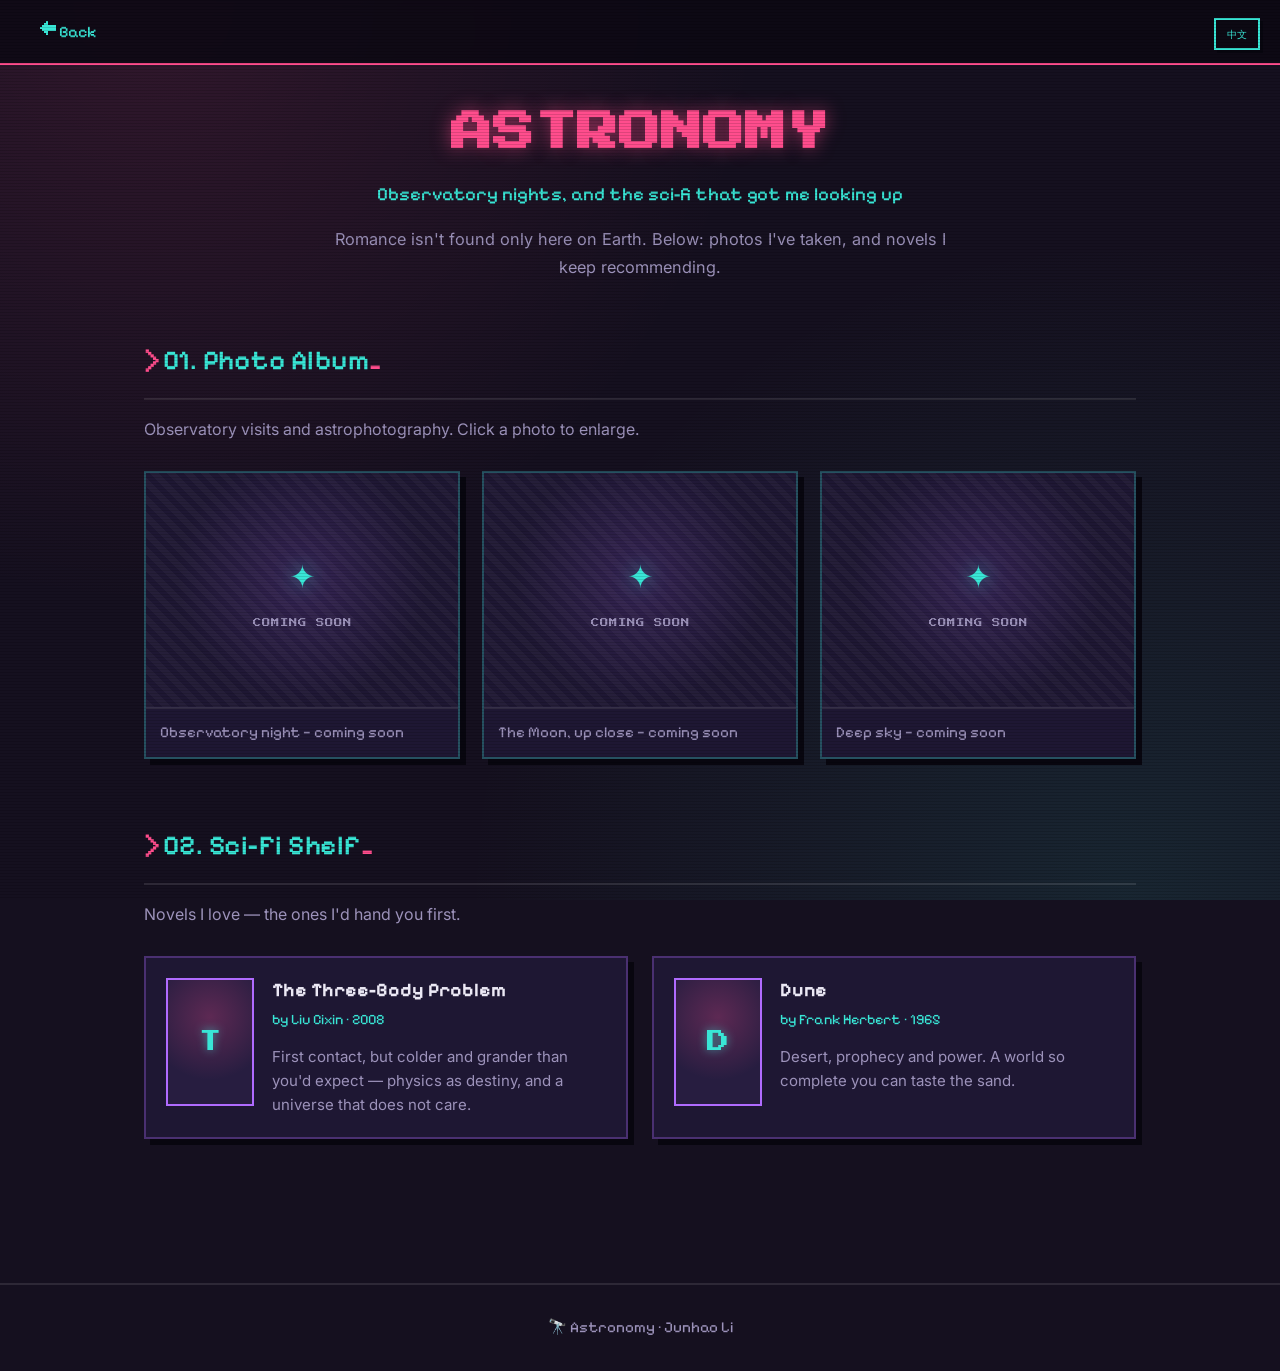
==== astronomy/index.html @ 33a2ece7 "Rewrite About copy, add Astronomy page, and wire live demo link - Rewrite the "About Me" section (EN" ====
<!DOCTYPE html>
<html lang="en">
<head>
    <meta charset="UTF-8">
    <meta name="viewport" content="width=device-width, initial-scale=1.0">
    <title>Astronomy | Junhao Li</title>
    <meta name="description" content="Astronomy — observatory nights, astrophotography, and sci-fi novel recommendations from Junhao Li's portfolio.">

    <link rel="icon" type="image/svg+xml" href="../assets/favicon.svg">
    <link rel="stylesheet" href="../css/style.css">
    <link rel="stylesheet" href="../css/astronomy.css">
    <link href="https://fonts.googleapis.com/css2?family=Inter:wght@400;600;700&family=Pixelify+Sans:wght@400;500;600;700&family=Press+Start+2P&display=swap" rel="stylesheet">
</head>
<body class="astro-body">

    <button id="lang-toggle" class="lang-toggle" type="button" aria-label="Switch language">中文</button>

    <nav class="navbar astro-nav">
        <a class="astro-back" href="../index.html#beyond" data-t="back">← Back</a>
    </nav>

    <main class="astro-main">
        <header class="astro-header">
            <h1 class="astro-title" data-t="title">ASTRONOMY</h1>
            <p class="astro-sub" data-t="sub">Observatory nights, and the sci-fi that got me looking up</p>
            <p class="astro-intro" data-t="intro">Romance isn't found only here on Earth. Below: photos I've taken, and novels I keep recommending.</p>
        </header>

        <!-- 01. Photo Album -->
        <section class="astro-section">
            <h2 class="section-title" data-t="galleryTitle">01. Photo Album</h2>
            <p class="astro-section-intro" data-t="galleryIntro">Observatory visits and astrophotography. Click a photo to enlarge.</p>
            <div id="photo-grid" class="photo-grid"></div>
        </section>

        <!-- 02. Sci-Fi Shelf -->
        <section class="astro-section">
            <h2 class="section-title" data-t="booksTitle">02. Sci-Fi Shelf</h2>
            <p class="astro-section-intro" data-t="booksIntro">Novels I love — the ones I'd hand you first.</p>
            <div id="book-grid" class="book-grid"></div>
        </section>
    </main>

    <footer class="astro-footer">
        <p>🔭 Astronomy · Junhao Li</p>
    </footer>

    <!-- Lightbox for enlarged photos -->
    <div id="lightbox" class="lightbox" hidden>
        <button type="button" class="lightbox-close" aria-label="Close">✕</button>
        <figure class="lightbox-figure">
            <img id="lightbox-img" src="" alt="">
            <figcaption id="lightbox-cap" class="lightbox-cap"></figcaption>
        </figure>
    </div>

    <script src="../js/astronomy.js"></script>
</body>
</html>
---- css/style.css ----
/* =========================================
   VA-11 HALL-A inspired theme — "Glitch City terminal"
   Cyberpunk pixel/CRT look, but body copy stays a clean,
   high-contrast sans so it's always readable.
   ========================================= */

/* =========================================
   1. Global Variables & Color Theme
   ========================================= */
:root {
    /* Night-bar purples (deep, not pitch black) */
    --bg-color: #15101f;     /* the bar's dark interior */
    --bg-deep: #0c0913;      /* deepest shade — text on neon bars */
    --card-bg: #1e1733;      /* panel / window surface */
    --card-bg-2: #271d40;    /* inputs, raised bits */

    /* Text: soft lavender-white main, dimmed lavender secondary */
    --text-main: #ece9f5;
    --text-muted: #9c92ba;

    /* Neon two-tone — the VA-11 Hall-A signature */
    --pink: #ff4d8d;         /* primary neon (magenta) */
    --cyan: #39e6d6;         /* secondary neon (teal) */
    --purple: #b06bff;       /* tertiary, used sparingly */
    --yellow: #ffd24a;       /* tiny warm highlight (a drink's garnish) */

    --border: rgba(255, 255, 255, 0.1);
    --shadow: #08060f;       /* hard pixel drop-shadow */

    /* Fonts: chunky pixel for chrome, readable pixel for headings, clean sans for reading */
    --font-pixel: 'Press Start 2P', monospace;        /* short labels only */
    --font-head: 'Pixelify Sans', 'Press Start 2P', sans-serif;
    --font-main: 'Inter', sans-serif;                  /* all paragraphs */
    --font-code: 'Pixelify Sans', monospace;
}

/* Chinese: pixel fonts have no CJK glyphs — fall back to clean CJK faces.
   Readability wins; the pixel feeling is carried by color + CRT + layout. */
html[lang="zh"] {
    --font-pixel: 'Press Start 2P', "PingFang SC", "Microsoft YaHei", "Noto Sans SC", sans-serif;
    --font-head: 'Pixelify Sans', "PingFang SC", "Microsoft YaHei", "Noto Sans SC", sans-serif;
    --font-main: 'Inter', "PingFang SC", "Microsoft YaHei", "Hiragino Sans GB", "Noto Sans SC", sans-serif;
    --font-code: "PingFang SC", "Microsoft YaHei", "Noto Sans SC", sans-serif;
}

* {
    margin: 0;
    padding: 0;
    box-sizing: border-box;
}

body {
    color: var(--text-main);
    font-family: var(--font-main);
    line-height: 1.7;
    background-color: var(--bg-color);
    /* Ambient neon glows in the corners + a soft vignette = "this is a screen" */
    background-image:
        radial-gradient(circle at 12% 0%, rgba(255, 77, 141, 0.12), transparent 42%),
        radial-gradient(circle at 88% 100%, rgba(57, 230, 214, 0.10), transparent 46%),
        radial-gradient(125% 125% at 50% 50%, transparent 58%, rgba(0, 0, 0, 0.55) 100%);
    background-attachment: fixed;
}

/* CRT scanlines — drawn on top of everything but never intercept clicks.
   Kept faint (1px line every 3px) so text underneath stays crisp. */
body::after {
    content: "";
    position: fixed;
    inset: 0;
    pointer-events: none;
    z-index: 9999;
    background: repeating-linear-gradient(
        to bottom,
        rgba(0, 0, 0, 0.13) 0px,
        rgba(0, 0, 0, 0.13) 1px,
        transparent 1px,
        transparent 3px
    );
}

a {
    text-decoration: none;
    color: inherit;
    transition: 0.15s;
}

/* Visible keyboard focus */
a:focus-visible,
button:focus-visible,
input:focus-visible,
textarea:focus-visible {
    outline: 2px solid var(--cyan);
    outline-offset: 3px;
}

ul {
    list-style: none;
}

/* Bold keywords lift toward the neon pink so they read as highlights */
strong {
    color: var(--pink);
    font-weight: 700;
}

@keyframes blink {
    0%, 49% { opacity: 1; }
    50%, 100% { opacity: 0; }
}

/* Fixed top-right language toggle — a little pixel button */
.lang-toggle {
    position: fixed;
    top: 18px;
    right: 20px;
    z-index: 200;
    background-color: var(--bg-deep);
    border: 2px solid var(--cyan);
    color: var(--cyan);
    font-family: var(--font-pixel);
    font-size: 0.6rem;
    line-height: 1;
    padding: 9px 11px;
    cursor: pointer;
    box-shadow: 3px 3px 0 var(--shadow);
    transition: 0.12s;
}

.lang-toggle:hover {
    background-color: var(--cyan);
    color: var(--bg-deep);
    transform: translate(1px, 1px);
    box-shadow: 2px 2px 0 var(--shadow);
}

/* =========================================
   2. Utility Classes
   ========================================= */
.container {
    max-width: 1040px;
    margin: 0 auto;
    padding: 0 24px;
}

.section {
    padding: 80px 0;
}

/* Section title as a terminal prompt:  > 01. About Me _ */
.section-title {
    font-family: var(--font-head);
    font-weight: 600;
    font-size: 1.7rem;
    letter-spacing: 0.5px;
    color: var(--cyan);
    margin-bottom: 38px;
    padding-bottom: 14px;
    display: flex;
    align-items: baseline;
    border-bottom: 2px solid var(--border);
}

.section-title::before {
    content: "> ";
    color: var(--pink);
    margin-right: 2px;
}

.section-title::after {
    content: "_";
    color: var(--pink);
    animation: blink 1.1s steps(1) infinite;
}

/* =========================================
   3. Navigation Bar (terminal top bar)
   ========================================= */
.navbar {
    display: flex;
    justify-content: flex-end;
    align-items: center;
    padding: 18px 92px 18px 40px; /* right padding clears the language toggle */
    background-color: rgba(12, 9, 19, 0.85);
    backdrop-filter: blur(8px);
    position: sticky;
    top: 0;
    z-index: 100;
    border-bottom: 2px solid var(--pink);
}

.nav-links {
    display: flex;
    gap: 26px;
    flex-wrap: wrap;
    justify-content: center;
}

.nav-links a {
    font-family: var(--font-head);
    font-weight: 500;
    font-size: 1rem;
    letter-spacing: 0.5px;
    color: var(--text-muted);
}

.nav-links a:hover {
    color: var(--cyan);
    text-shadow: 0 0 8px rgba(57, 230, 214, 0.7);
}

/* The tarot link is a special feature — make it glow pink */
.nav-links a.nav-tarot {
    color: var(--pink);
}

.nav-links a.nav-tarot:hover {
    color: var(--pink);
    text-shadow: 0 0 10px rgba(255, 77, 141, 0.8);
}

/* =========================================
   4. Hero Section
   ========================================= */
.hero {
    min-height: 88vh;
    display: flex;
    align-items: center;
}

.hero-grid {
    display: grid;
    grid-template-columns: 1.2fr 1fr;
    gap: 4rem;
    align-items: center;
    width: 100%;
    padding-top: 40px;
}

.hero-text {
    text-align: left;
}

/* Eyebrow tag with a blinking "online" square */
.small-role {
    font-family: var(--font-pixel);
    color: var(--cyan);
    font-size: 0.62rem;
    line-height: 1.8;
    border: 2px solid rgba(57, 230, 214, 0.5);
    background-color: rgba(57, 230, 214, 0.07);
    display: inline-block;
    padding: 9px 14px;
    margin-bottom: 1.8rem;
}

.small-role::before {
    content: "\25A0";   /* ■ */
    color: var(--pink);
    margin-right: 8px;
    animation: blink 1.4s steps(1) infinite;
}

/* Big pixel title. Press Start 2P is large, so size down + extra leading. */
.hero-title-large {
    font-family: var(--font-pixel);
    font-size: clamp(1.7rem, 4.5vw, 3rem);
    line-height: 1.35;
    margin-bottom: 1.8rem;
    color: var(--pink);
    text-shadow: 0 0 16px rgba(255, 77, 141, 0.55);
    word-break: break-word;
}

.hero-title-large .outline-text {
    display: inline-block;
    margin-bottom: 0.5em;
    color: transparent;
    -webkit-text-stroke: 1.5px var(--cyan);
    text-shadow: none;
}

.subtitle {
    font-family: var(--font-main);
    font-size: 1.1rem;
    line-height: 1.75;
    color: var(--text-muted);
    margin-bottom: 34px;
    max-width: 520px;
}

/* Hero portrait framed like a VA-11 character card */
.hero-image-container {
    display: flex;
    justify-content: center;
    align-items: center;
    position: relative;
}

.image-frame {
    position: relative;
    z-index: 1;
    padding: 8px;
    background-color: var(--card-bg);
    border: 2px solid var(--pink);
    box-shadow: 8px 8px 0 var(--shadow);
}

/* top "window" label bar */
.image-frame::before {
    content: "ID_CARD.PNG";
    position: absolute;
    top: -2px;
    left: -2px;
    right: -2px;
    transform: translateY(-100%);
    background-color: var(--cyan);
    color: var(--bg-deep);
    font-family: var(--font-pixel);
    font-size: 0.52rem;
    letter-spacing: 0.5px;
    padding: 7px 10px;
}

/* bottom nameplate bar */
.image-frame::after {
    content: "JUNHAO_LI \2022 CV";
    position: absolute;
    left: -2px;
    right: -2px;
    bottom: -2px;
    transform: translateY(100%);
    background-color: var(--pink);
    color: var(--bg-deep);
    font-family: var(--font-pixel);
    font-size: 0.52rem;
    letter-spacing: 0.5px;
    padding: 7px 10px;
    text-align: right;
}

.profile-photo {
    width: 100%;
    max-width: 380px;
    height: auto;
    display: block;
    filter: saturate(1.1) contrast(1.05);
}

/* glow behind the portrait */
.hero-image-container::after {
    content: "";
    position: absolute;
    width: 70%;
    height: 70%;
    background: radial-gradient(circle, var(--pink) 0%, var(--cyan) 90%);
    filter: blur(80px);
    opacity: 0.22;
    z-index: 0;
}

/* Pixel buttons — chunky border + hard offset shadow that "presses in" */
.btn {
    padding: 13px 22px;
    font-family: var(--font-pixel);
    font-size: 0.66rem;
    line-height: 1.4;
    margin-right: 16px;
    margin-bottom: 12px;
    border: 2px solid var(--pink);
    display: inline-block;
    box-shadow: 4px 4px 0 var(--shadow);
    transition: 0.12s;
}

.btn.primary {
    background-color: var(--pink);
    color: var(--bg-deep);
}

.btn.secondary {
    background-color: transparent;
    border-color: var(--cyan);
    color: var(--cyan);
}

.btn:hover {
    transform: translate(2px, 2px);
    box-shadow: 2px 2px 0 var(--shadow);
}

.btn.secondary:hover {
    background-color: var(--cyan);
    color: var(--bg-deep);
}

/* =========================================
   5. About Section
   ========================================= */
.about-content {
    font-size: 1.08rem;
    color: var(--text-muted);
    max-width: 720px;
}

.about-content p {
    margin-bottom: 18px;
}

/* Small inline "jump" chip (e.g. the buy-me-a-drink → Contact link).
   Sits inline with the paragraph but stays visually light so it never
   breaks the reading flow. */
.inline-jump {
    display: inline-block;
    font-family: var(--font-pixel);
    font-size: 0.5rem;
    line-height: 1;
    color: var(--cyan);
    border: 1px solid var(--cyan);
    padding: 4px 7px;
    margin: 0 5px;
    vertical-align: middle;
    white-space: nowrap;
    box-shadow: 2px 2px 0 var(--shadow);
    transition: 0.12s;
}

.inline-jump:hover {
    background-color: var(--cyan);
    color: var(--bg-deep);
    transform: translate(1px, 1px);
    box-shadow: 1px 1px 0 var(--shadow);
}

.skills-list {
    display: grid;
    grid-template-columns: repeat(2, minmax(150px, 220px));
    gap: 12px;
    margin-top: 24px;
    font-family: var(--font-head);
    font-weight: 500;
    font-size: 1.05rem;
    color: var(--text-main);
}

.skills-list li::before {
    content: "\25AA";  /* ▪ */
    color: var(--cyan);
    margin-right: 10px;
}

/* =========================================
   6. Projects Section (pixel windows)
   ========================================= */
.projects-grid {
    display: grid;
    grid-template-columns: repeat(auto-fit, minmax(300px, 1fr));
    gap: 26px;
}

.project-card {
    background-color: var(--card-bg);
    padding: 26px;
    border: 2px solid rgba(57, 230, 214, 0.28);
    box-shadow: 6px 6px 0 var(--shadow);
    transition: transform 0.12s, border-color 0.12s, box-shadow 0.12s;
}

.project-card:hover {
    transform: translate(-3px, -3px);
    border-color: var(--cyan);
    box-shadow: 9px 9px 0 var(--shadow);
}

/* h3 becomes the window's title bar (it's the card's first child) */
.project-card h3 {
    font-family: var(--font-head);
    font-weight: 600;
    font-size: 1.15rem;
    line-height: 1.25;
    color: var(--bg-deep);
    background-color: var(--cyan);
    margin: -26px -26px 20px;
    padding: 12px 16px;
}

.project-desc {
    font-size: 0.98rem;
    color: var(--text-muted);
    margin-bottom: 22px;
}

.project-tech {
    display: flex;
    flex-wrap: wrap;
    gap: 8px;
    margin-bottom: 18px;
}

.project-tech span {
    font-family: var(--font-pixel);
    font-size: 0.52rem;
    line-height: 1.4;
    color: var(--cyan);
    border: 1px solid rgba(57, 230, 214, 0.45);
    padding: 6px 8px;
}

.project-links {
    display: flex;
    flex-direction: column;
    align-items: flex-start;
    gap: 8px;
}

.project-links a {
    font-family: var(--font-head);
    font-weight: 500;
    font-size: 1rem;
    color: var(--pink);
    border-bottom: 2px solid transparent;
}

.project-links a:hover {
    border-bottom-color: var(--pink);
    text-shadow: 0 0 8px rgba(255, 77, 141, 0.6);
}

/* =========================================
   6b. Beyond Code (Interests) Section
   ========================================= */
.interests-grid {
    display: grid;
    grid-template-columns: repeat(auto-fit, minmax(220px, 1fr));
    gap: 26px;
}

.interest-card {
    position: relative;
    background-color: var(--card-bg);
    padding: 28px 24px 24px;
    border: 2px solid rgba(176, 107, 255, 0.3);
    box-shadow: 6px 6px 0 var(--shadow);
    transition: transform 0.12s, border-color 0.12s, box-shadow 0.12s;
}

/* thin neon strip across the top of each interest window */
.interest-card::before {
    content: "";
    position: absolute;
    top: 0;
    left: 0;
    right: 0;
    height: 4px;
    background: linear-gradient(90deg, var(--pink), var(--purple), var(--cyan));
}

.interest-card:hover {
    transform: translate(-3px, -3px);
    border-color: var(--purple);
    box-shadow: 9px 9px 0 var(--shadow);
}

.interest-icon {
    font-size: 2rem;
    display: block;
    margin-bottom: 14px;
    line-height: 1;
}

.interest-card h3 {
    font-family: var(--font-head);
    font-weight: 600;
    font-size: 1.15rem;
    color: var(--purple);
    margin-bottom: 10px;
}

.interest-card p {
    font-size: 0.96rem;
    color: var(--text-muted);
}

/* "Explore →" link at the bottom of an interest card that has its own page */
.interest-more {
    display: inline-block;
    margin-top: 14px;
    font-family: var(--font-head);
    font-weight: 500;
    font-size: 0.98rem;
    color: var(--cyan);
    border-bottom: 2px solid transparent;
}

.interest-more:hover {
    border-bottom-color: var(--cyan);
    text-shadow: 0 0 8px rgba(57, 230, 214, 0.6);
}

/* =========================================
   7. Contact Section (centered terminal)
   ========================================= */
#contact {
    text-align: center;
    padding: 110px 0;
    margin-bottom: 40px;
}

.contact-title {
    font-family: var(--font-head);
    font-weight: 700;
    font-size: clamp(2.2rem, 6vw, 3.4rem);
    letter-spacing: 0.5px;
    margin-bottom: 22px;
    color: var(--pink);
    text-shadow: 0 0 16px rgba(255, 77, 141, 0.45);
}

.contact-text {
    max-width: 600px;
    margin: 0 auto 48px auto;
    color: var(--text-muted);
    font-size: 1.08rem;
    line-height: 1.8;
}

/* Contact form */
.contact-form {
    max-width: 540px;
    margin: 0 auto 36px auto;
    display: flex;
    flex-direction: column;
    gap: 16px;
    text-align: left;
}

.contact-form input[type="text"],
.contact-form input[type="email"],
.contact-form textarea {
    width: 100%;
    background-color: var(--card-bg-2);
    border: 2px solid var(--border);
    padding: 13px 15px;
    color: var(--text-main);
    font-family: var(--font-main);
    font-size: 0.98rem;
    resize: vertical;
    transition: border-color 0.15s, box-shadow 0.15s;
}

.contact-form input:focus,
.contact-form textarea:focus {
    outline: none;
    border-color: var(--pink);
    box-shadow: 0 0 0 1px var(--pink);
}

.contact-form input::placeholder,
.contact-form textarea::placeholder {
    color: var(--text-muted);
}

.contact-form .big-btn {
    align-self: center;
    cursor: pointer;
    margin-right: 0;
}

.form-status {
    min-height: 1.4em;
    text-align: center;
    font-family: var(--font-head);
    font-weight: 500;
    font-size: 1rem;
}

.form-status.success {
    color: var(--cyan);
}

.form-status.error {
    color: #ff6b6b;
}

.big-btn {
    padding: 16px 34px;
    font-size: 0.74rem;
    margin-top: 12px;
}

.contact-info {
    font-family: var(--font-head);
    font-size: 1.05rem;
    color: var(--text-muted);
}

.contact-info a {
    color: var(--cyan);
}

.contact-info a:hover {
    text-shadow: 0 0 8px rgba(57, 230, 214, 0.6);
}

/* =========================================
   8. Footer
   ========================================= */
footer {
    text-align: center;
    padding: 36px 24px;
    color: var(--text-muted);
    font-family: var(--font-head);
    font-size: 0.95rem;
    border-top: 2px solid var(--border);
}

/* =========================================
   9. Mobile Responsiveness
   ========================================= */
@media (max-width: 900px) {
    .hero-grid {
        grid-template-columns: 1fr;
        text-align: center;
        gap: 3.5rem;
    }

    .hero-text {
        order: 2;
        display: flex;
        flex-direction: column;
        align-items: center;
        text-align: center;
    }

    .hero-image-container {
        order: 1;
        margin-top: 24px;  /* room for the top label bar */
    }

    /* .hero-title-large and .contact-title scale fluidly via clamp() */

    .image-frame {
        max-width: 75%;
    }

    .navbar {
        justify-content: center;
        padding: 18px 20px;
    }
}

/* =========================================
   10. Reduced motion — kill blinks & transitions
   ========================================= */
@media (prefers-reduced-motion: reduce) {
    *,
    *::before,
    *::after {
        animation-duration: 0.01ms !important;
        animation-iteration-count: 1 !important;
        transition-duration: 0.01ms !important;
        scroll-behavior: auto !important;
    }
}
---- css/astronomy.css ----
/* =========================================
   Astronomy — page styles
   Inherits the VA-11 Hall-A theme variables from style.css.
   ========================================= */

.astro-body {
    min-height: 100vh;
}

/* ---- Top bar (back link only) ---- */
.astro-nav {
    justify-content: flex-start;
    padding: 18px 40px;
}

.astro-back {
    font-family: var(--font-head);
    font-weight: 500;
    font-size: 1rem;
    color: var(--cyan);
}

.astro-back:hover {
    text-shadow: 0 0 8px rgba(57, 230, 214, 0.7);
}

.astro-main {
    max-width: 1040px;
    margin: 0 auto;
    padding: 40px 24px 80px;
}

/* ---- Header ---- */
.astro-header {
    text-align: center;
    margin-bottom: 56px;
}

.astro-title {
    font-family: var(--font-pixel);
    font-size: clamp(1.5rem, 4.5vw, 2.6rem);
    line-height: 1.3;
    color: var(--pink);
    text-shadow: 0 0 18px rgba(255, 77, 141, 0.55);
    margin-bottom: 20px;
}

.astro-sub {
    font-family: var(--font-head);
    font-weight: 500;
    font-size: 1.15rem;
    color: var(--cyan);
    margin-bottom: 14px;
}

.astro-intro {
    font-family: var(--font-main);
    font-size: 1.02rem;
    line-height: 1.75;
    color: var(--text-muted);
    max-width: 620px;
    margin: 0 auto;
}

/* ---- Sections ---- */
.astro-section {
    margin-bottom: 64px;
}

.astro-section-intro {
    font-family: var(--font-main);
    font-size: 1rem;
    line-height: 1.7;
    color: var(--text-muted);
    margin: -22px 0 28px;
}

/* =========================================
   01. Photo album
   ========================================= */
.photo-grid {
    display: grid;
    grid-template-columns: repeat(auto-fill, minmax(240px, 1fr));
    gap: 22px;
}

/* Each tile is a pixel-framed window, echoing the hero ID card. */
.photo-tile {
    margin: 0;
    background-color: var(--card-bg);
    border: 2px solid rgba(57, 230, 214, 0.28);
    box-shadow: 6px 6px 0 var(--shadow);
    transition: transform 0.12s, border-color 0.12s, box-shadow 0.12s;
}

.photo-tile:hover {
    transform: translate(-3px, -3px);
    border-color: var(--cyan);
    box-shadow: 9px 9px 0 var(--shadow);
}

.photo-btn {
    display: block;
    width: 100%;
    padding: 0;
    border: 0;
    background: none;
    cursor: pointer;
    line-height: 0;
}

.photo-btn img {
    width: 100%;
    aspect-ratio: 4 / 3;
    object-fit: cover;
    display: block;
    filter: saturate(1.08) contrast(1.03);
}

/* Placeholder tile (no image yet) */
.photo-placeholder {
    display: flex;
    flex-direction: column;
    align-items: center;
    justify-content: center;
    gap: 12px;
    aspect-ratio: 4 / 3;
    background-image:
        radial-gradient(circle at 50% 45%, rgba(176, 107, 255, 0.16), transparent 62%),
        repeating-linear-gradient(45deg, rgba(255, 255, 255, 0.03) 0 6px, transparent 6px 12px);
}

.photo-star {
    font-size: 2rem;
    color: var(--cyan);
    filter: drop-shadow(0 0 10px rgba(57, 230, 214, 0.6));
}

.photo-soon {
    font-family: var(--font-pixel);
    font-size: 0.52rem;
    letter-spacing: 1px;
    color: var(--text-muted);
}

.photo-cap {
    font-family: var(--font-head);
    font-size: 0.95rem;
    color: var(--text-muted);
    padding: 11px 14px;
    border-top: 2px solid var(--border);
}

/* =========================================
   02. Sci-fi bookshelf
   ========================================= */
.book-grid {
    display: grid;
    grid-template-columns: repeat(auto-fill, minmax(320px, 1fr));
    gap: 24px;
}

.book-card {
    display: flex;
    gap: 18px;
    background-color: var(--card-bg);
    padding: 20px;
    border: 2px solid rgba(176, 107, 255, 0.3);
    box-shadow: 6px 6px 0 var(--shadow);
    transition: transform 0.12s, border-color 0.12s, box-shadow 0.12s;
}

.book-card:hover {
    transform: translate(-3px, -3px);
    border-color: var(--purple);
    box-shadow: 9px 9px 0 var(--shadow);
}

.book-cover {
    flex: 0 0 88px;
    width: 88px;
    height: 128px;
    object-fit: cover;
    border: 2px solid var(--border);
}

/* Placeholder cover — pixel plate with the title's first letter. */
.book-cover-ph {
    display: flex;
    align-items: center;
    justify-content: center;
    background:
        radial-gradient(circle at 50% 30%, rgba(255, 77, 141, 0.25), transparent 65%),
        var(--card-bg-2);
    border-color: var(--purple);
}

.book-cover-ph span {
    font-family: var(--font-pixel);
    font-size: 1.4rem;
    color: var(--cyan);
    text-shadow: 0 0 10px rgba(57, 230, 214, 0.6);
}

.book-info {
    min-width: 0;
}

.book-title {
    font-family: var(--font-head);
    font-weight: 700;
    font-size: 1.2rem;
    line-height: 1.25;
    color: var(--text-main);
    margin-bottom: 6px;
}

.book-meta {
    font-family: var(--font-head);
    font-size: 0.9rem;
    color: var(--cyan);
    margin-bottom: 12px;
}

.book-blurb {
    font-family: var(--font-main);
    font-size: 0.94rem;
    line-height: 1.6;
    color: var(--text-muted);
}

/* =========================================
   Lightbox
   ========================================= */
.lightbox {
    position: fixed;
    inset: 0;
    z-index: 300;
    display: flex;
    align-items: center;
    justify-content: center;
    padding: 40px 24px;
    background-color: rgba(8, 6, 15, 0.9);
    backdrop-filter: blur(4px);
}

.lightbox[hidden] {
    display: none;
}

.lightbox-figure {
    margin: 0;
    max-width: 900px;
    max-height: 100%;
    padding: 8px;
    background-color: var(--card-bg);
    border: 2px solid var(--pink);
    box-shadow: 8px 8px 0 var(--shadow);
}

.lightbox-figure img {
    display: block;
    max-width: 100%;
    max-height: 78vh;
    object-fit: contain;
}

.lightbox-cap {
    font-family: var(--font-head);
    font-size: 0.98rem;
    color: var(--text-muted);
    text-align: center;
    padding: 12px 10px 4px;
}

.lightbox-close {
    position: absolute;
    top: 20px;
    right: 22px;
    width: 42px;
    height: 42px;
    background-color: var(--bg-deep);
    border: 2px solid var(--pink);
    color: var(--pink);
    font-family: var(--font-pixel);
    font-size: 0.8rem;
    line-height: 1;
    cursor: pointer;
    box-shadow: 3px 3px 0 var(--shadow);
    transition: 0.12s;
}

.lightbox-close:hover {
    background-color: var(--pink);
    color: var(--bg-deep);
    transform: translate(1px, 1px);
    box-shadow: 2px 2px 0 var(--shadow);
}

/* ---- Footer ---- */
.astro-footer {
    text-align: center;
    padding: 30px 24px;
    color: var(--text-muted);
    font-family: var(--font-head);
    font-size: 0.95rem;
    border-top: 2px solid var(--border);
}

/* ---- Responsive ---- */
@media (max-width: 720px) {
    .astro-nav { padding: 18px 20px; }
    .book-grid { grid-template-columns: 1fr; }
}

/* ---- Reduced motion ---- */
@media (prefers-reduced-motion: reduce) {
    .photo-tile,
    .book-card {
        transition-duration: 0.01ms;
    }
}
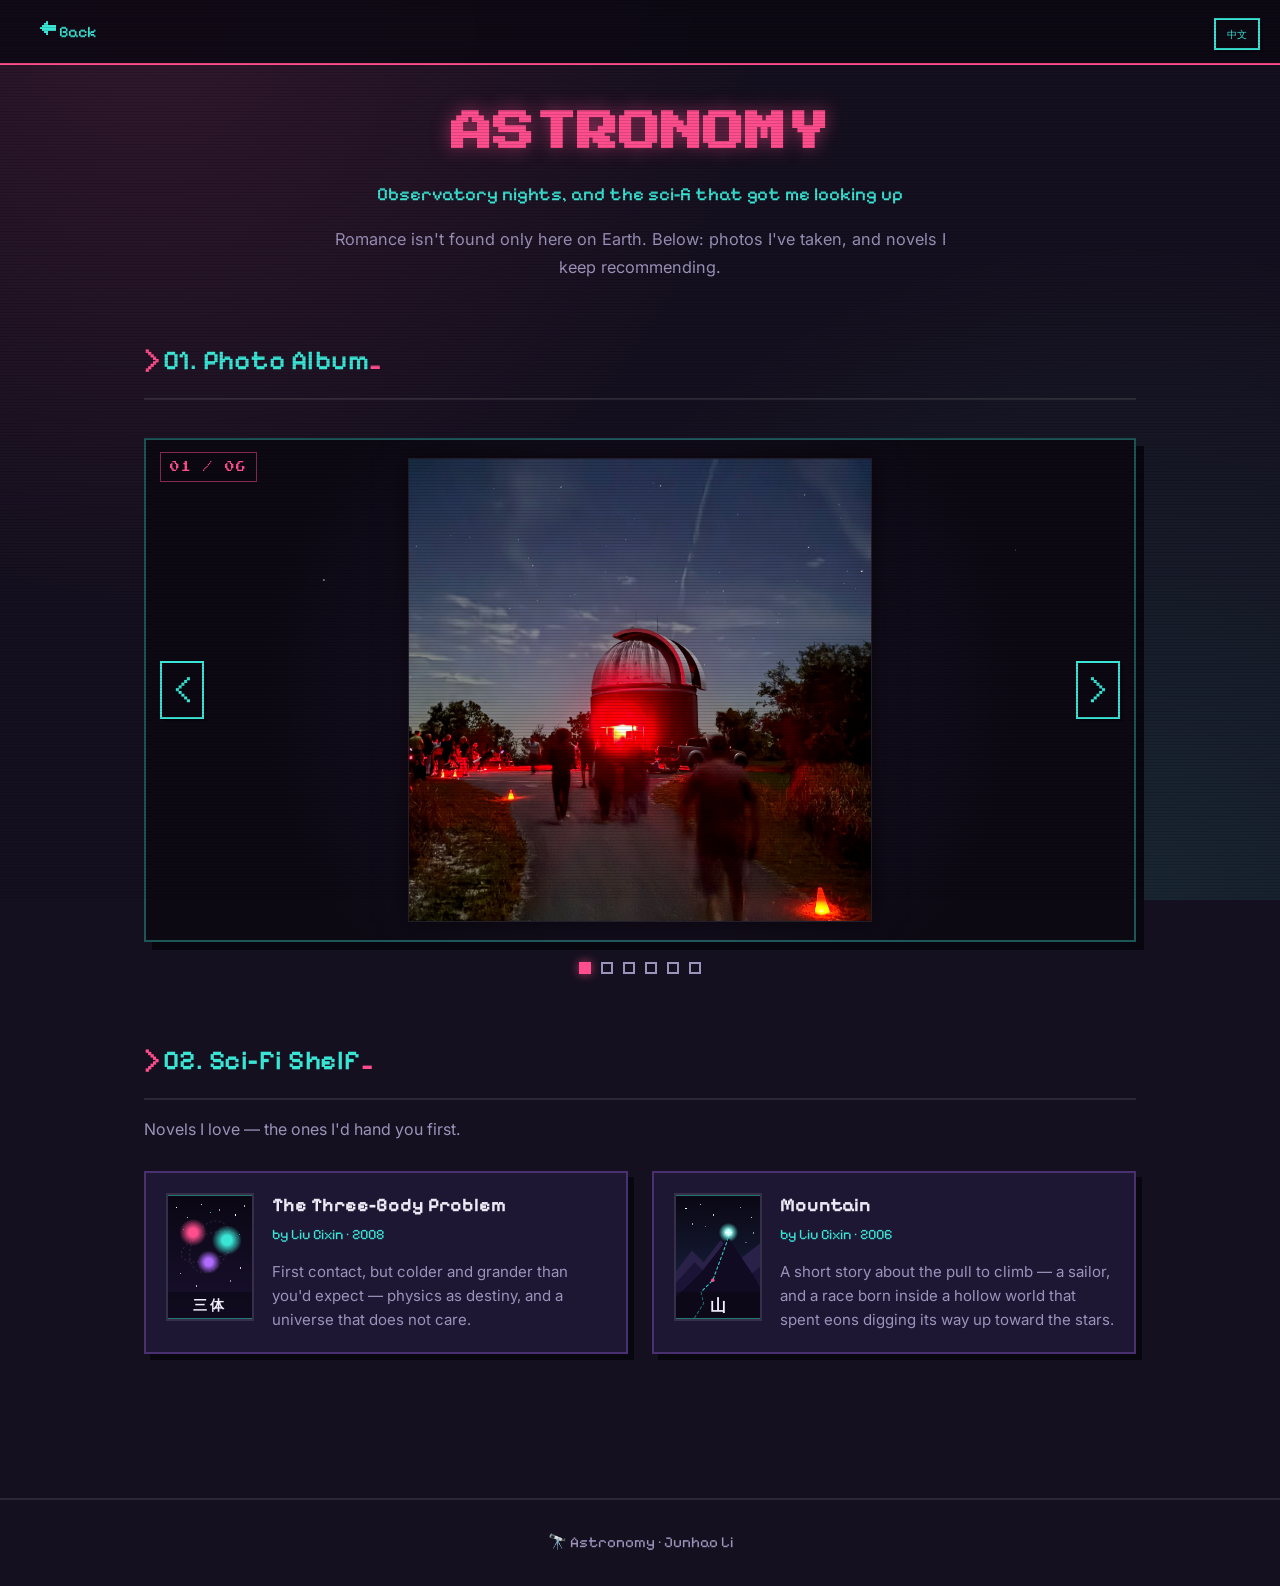
==== commit ad790158: "Add Drinking page, astronomy photo carousel, and book covers - Astronomy: replace photo grid with a " ====
--- a/astronomy/index.html
+++ b/astronomy/index.html
@@ -29,8 +29,15 @@
         <!-- 01. Photo Album -->
         <section class="astro-section">
             <h2 class="section-title" data-t="galleryTitle">01. Photo Album</h2>
-            <p class="astro-section-intro" data-t="galleryIntro">Observatory visits and astrophotography. Click a photo to enlarge.</p>
-            <div id="photo-grid" class="photo-grid"></div>
+            <div class="gallery" id="gallery">
+                <div class="gallery-stage">
+                    <span class="gallery-count"><span id="gallery-idx">01</span> / <span id="gallery-total">05</span></span>
+                    <button type="button" class="gallery-arrow gallery-prev" aria-label="Previous photo">‹</button>
+                    <div class="gallery-track" id="gallery-track"></div>
+                    <button type="button" class="gallery-arrow gallery-next" aria-label="Next photo">›</button>
+                </div>
+                <div class="gallery-dots" id="gallery-dots" role="tablist" aria-label="Photo navigation"></div>
+            </div>
         </section>
 
         <!-- 02. Sci-Fi Shelf -->
--- a/css/style.css
+++ b/css/style.css
@@ -324,7 +324,7 @@
 
 /* bottom nameplate bar */
 .image-frame::after {
-    content: "JUNHAO_LI \2022 CV";
+    content: "JUNHAO_LI";
     position: absolute;
     left: -2px;
     right: -2px;
--- a/css/astronomy.css
+++ b/css/astronomy.css
@@ -76,79 +76,131 @@
 }
 
 /* =========================================
-   01. Photo album
+   01. Photo album — sliding "observation deck"
+   A single framed viewport; photos slide in over a starfield.
    ========================================= */
-.photo-grid {
-    display: grid;
-    grid-template-columns: repeat(auto-fill, minmax(240px, 1fr));
-    gap: 22px;
-}
-
-/* Each tile is a pixel-framed window, echoing the hero ID card. */
-.photo-tile {
-    margin: 0;
-    background-color: var(--card-bg);
-    border: 2px solid rgba(57, 230, 214, 0.28);
-    box-shadow: 6px 6px 0 var(--shadow);
-    transition: transform 0.12s, border-color 0.12s, box-shadow 0.12s;
-}
-
-.photo-tile:hover {
-    transform: translate(-3px, -3px);
-    border-color: var(--cyan);
-    box-shadow: 9px 9px 0 var(--shadow);
-}
-
-.photo-btn {
-    display: block;
-    width: 100%;
+.gallery {
+    --stage-h: clamp(300px, 56vh, 560px);
+}
+
+.gallery-stage {
+    position: relative;
+    height: var(--stage-h);
+    overflow: hidden;
+    touch-action: pan-y;
+    background-color: var(--bg-deep);
+    background-image:
+        radial-gradient(1.5px 1.5px at 18% 28%, rgba(255, 255, 255, 0.7), transparent),
+        radial-gradient(1.5px 1.5px at 72% 62%, rgba(255, 255, 255, 0.45), transparent),
+        radial-gradient(1px 1px at 46% 82%, rgba(57, 230, 214, 0.55), transparent),
+        radial-gradient(1px 1px at 88% 22%, rgba(176, 107, 255, 0.6), transparent),
+        radial-gradient(circle at 50% 50%, rgba(176, 107, 255, 0.10), transparent 70%);
+    border: 2px solid rgba(57, 230, 214, 0.35);
+    box-shadow: 8px 8px 0 var(--shadow);
+    cursor: grab;
+}
+
+.gallery-stage:active { cursor: grabbing; }
+
+.gallery-track {
+    display: flex;
+    height: 100%;
+    transition: transform 0.45s cubic-bezier(0.22, 0.61, 0.36, 1);
+    will-change: transform;
+}
+
+.gallery-slide {
+    flex: 0 0 100%;
+    height: 100%;
+    display: flex;
+    align-items: center;
+    justify-content: center;
+    padding: 18px;
+}
+
+.gallery-slide img {
+    max-width: 100%;
+    max-height: 100%;
+    object-fit: contain;
+    cursor: zoom-in;
+    border: 1px solid rgba(255, 255, 255, 0.08);
+    box-shadow: 0 0 26px rgba(0, 0, 0, 0.55);
+    filter: saturate(1.06) contrast(1.02);
+    user-select: none;
+    -webkit-user-drag: none;
+}
+
+/* Prev / next arrows */
+.gallery-arrow {
+    position: absolute;
+    top: 50%;
+    transform: translateY(-50%);
+    z-index: 5;
+    width: 44px;
+    height: 58px;
+    display: flex;
+    align-items: center;
+    justify-content: center;
+    background-color: rgba(12, 9, 19, 0.72);
+    border: 2px solid var(--cyan);
+    color: var(--cyan);
+    font-family: var(--font-head);
+    font-size: 1.9rem;
+    line-height: 1;
+    cursor: pointer;
+    box-shadow: 3px 3px 0 var(--shadow);
+    transition: 0.12s;
+}
+
+.gallery-arrow:hover {
+    background-color: var(--cyan);
+    color: var(--bg-deep);
+    box-shadow: 2px 2px 0 var(--shadow);
+}
+
+.gallery-prev { left: 14px; }
+.gallery-next { right: 14px; }
+
+/* Slide counter — top-left readout */
+.gallery-count {
+    position: absolute;
+    top: 12px;
+    left: 14px;
+    z-index: 5;
+    font-family: var(--font-pixel);
+    font-size: 0.6rem;
+    letter-spacing: 1px;
+    color: var(--pink);
+    background-color: rgba(12, 9, 19, 0.72);
+    padding: 6px 9px;
+    border: 1px solid rgba(255, 77, 141, 0.5);
+}
+
+/* Dot indicators */
+.gallery-dots {
+    display: flex;
+    justify-content: center;
+    flex-wrap: wrap;
+    gap: 10px;
+    margin-top: 20px;
+}
+
+.gallery-dot {
+    width: 12px;
+    height: 12px;
     padding: 0;
-    border: 0;
-    background: none;
+    background-color: transparent;
+    border: 2px solid var(--text-muted);
     cursor: pointer;
-    line-height: 0;
-}
-
-.photo-btn img {
-    width: 100%;
-    aspect-ratio: 4 / 3;
-    object-fit: cover;
-    display: block;
-    filter: saturate(1.08) contrast(1.03);
-}
-
-/* Placeholder tile (no image yet) */
-.photo-placeholder {
-    display: flex;
-    flex-direction: column;
-    align-items: center;
-    justify-content: center;
-    gap: 12px;
-    aspect-ratio: 4 / 3;
-    background-image:
-        radial-gradient(circle at 50% 45%, rgba(176, 107, 255, 0.16), transparent 62%),
-        repeating-linear-gradient(45deg, rgba(255, 255, 255, 0.03) 0 6px, transparent 6px 12px);
-}
-
-.photo-star {
-    font-size: 2rem;
-    color: var(--cyan);
-    filter: drop-shadow(0 0 10px rgba(57, 230, 214, 0.6));
-}
-
-.photo-soon {
-    font-family: var(--font-pixel);
-    font-size: 0.52rem;
-    letter-spacing: 1px;
-    color: var(--text-muted);
-}
-
-.photo-cap {
-    font-family: var(--font-head);
-    font-size: 0.95rem;
-    color: var(--text-muted);
-    padding: 11px 14px;
-    border-top: 2px solid var(--border);
+    transition: 0.15s;
+}
+
+.gallery-dot:hover { border-color: var(--cyan); }
+
+.gallery-dot.is-active {
+    background-color: var(--pink);
+    border-color: var(--pink);
+    box-shadow: 0 0 10px rgba(255, 77, 141, 0.7);
 }
 
 /* =========================================
@@ -311,11 +363,13 @@
 @media (max-width: 720px) {
     .astro-nav { padding: 18px 20px; }
     .book-grid { grid-template-columns: 1fr; }
+    .gallery-arrow { width: 38px; height: 50px; font-size: 1.5rem; }
+    .gallery-slide { padding: 12px; }
 }
 
 /* ---- Reduced motion ---- */
 @media (prefers-reduced-motion: reduce) {
-    .photo-tile,
+    .gallery-track,
     .book-card {
         transition-duration: 0.01ms;
     }
